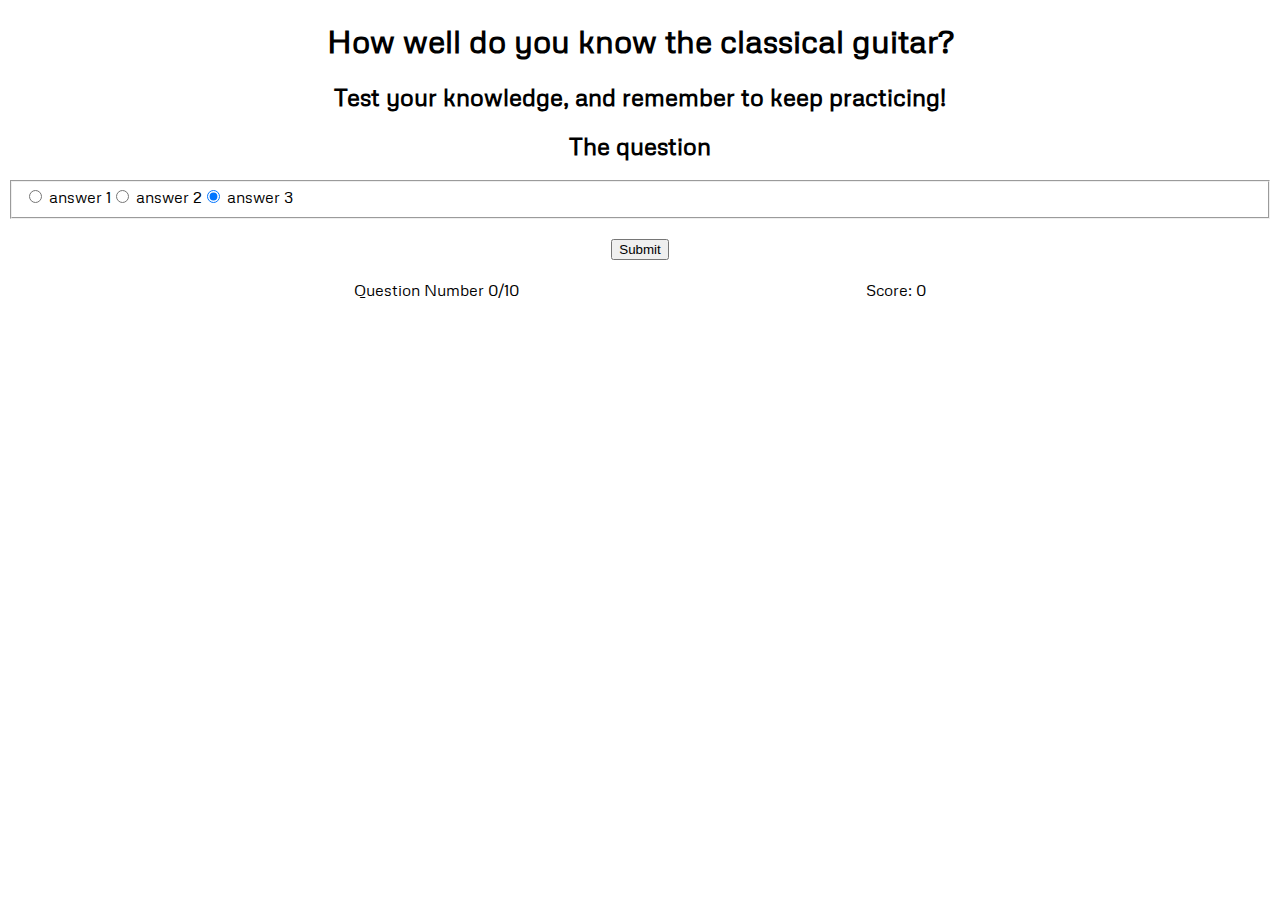
==== index.html @ f8da1e76 "updated html and css for grey wireframe" ====
<!DOCTYPE html>
<html lang="en">
  <head>
    <meta charset="utf-8">
    <meta name="viewport" content="width=device-width">
    <title>Classical Guitar Quiz App</title>
    <meta name="description" content="Test your knowledge about the world of classical guitar!">
    <link href="main.css" rel="stylesheet" type="text/css" />
    <link href="https://fonts.googleapis.com/css?family=Metrophobic" rel="stylesheet">
  </head>
  <body>
    <header role="banner">
            <h1>How well do you know the classical guitar?</h1>
            <h2>Test your knowledge, and remember to keep practicing!</h2>
    </header>
    <main role="main">
            <section id="question-page" role="main">
             <h2 id="question">The question</h2>
             
             <form>
               <fieldset class="quiz-form">
                 <label>
                   <input class="answer" type="radio" name="option" checked="">
                   <span>answer 1</span>
                 </label>

                 <label>
                    <input class="answer" type="radio" name="option" checked="">
                    <span>answer 2</span>
                </label>

                <label>
                    <input class="answer" type="radio" name="option" checked="">
                    <span>answer 3</span>
                </label>
                      
           
               </fieldset>  
               <button class='submit-button'>Submit</button>
         
             </form>
             </section>
             <section id="scorecard" role="status">
                    <div>Question Number 0/10</div>
                    <div>Score: 0</div>
                    </section>
            </main>
    <script src="https://ajax.googleapis.com/ajax/libs/jquery/3.2.1/jquery.min.js"></script>
    <script src="index.js"></script>
  </body>
</html>
---- main.css ----
* {
    box-sizing: border-box;
}

body {
    font-family: metrophobic;
}
header {
    text-align: center;
}

.quiz-form {
display: flex;
}

#question {
    text-align: center;
}

#scorecard {
    display: flex;
    justify-content: space-evenly;
}

.submit-button {
    display: flex;
    margin: 0 auto;
    margin-top: 20px;
    margin-bottom: 20px;

}
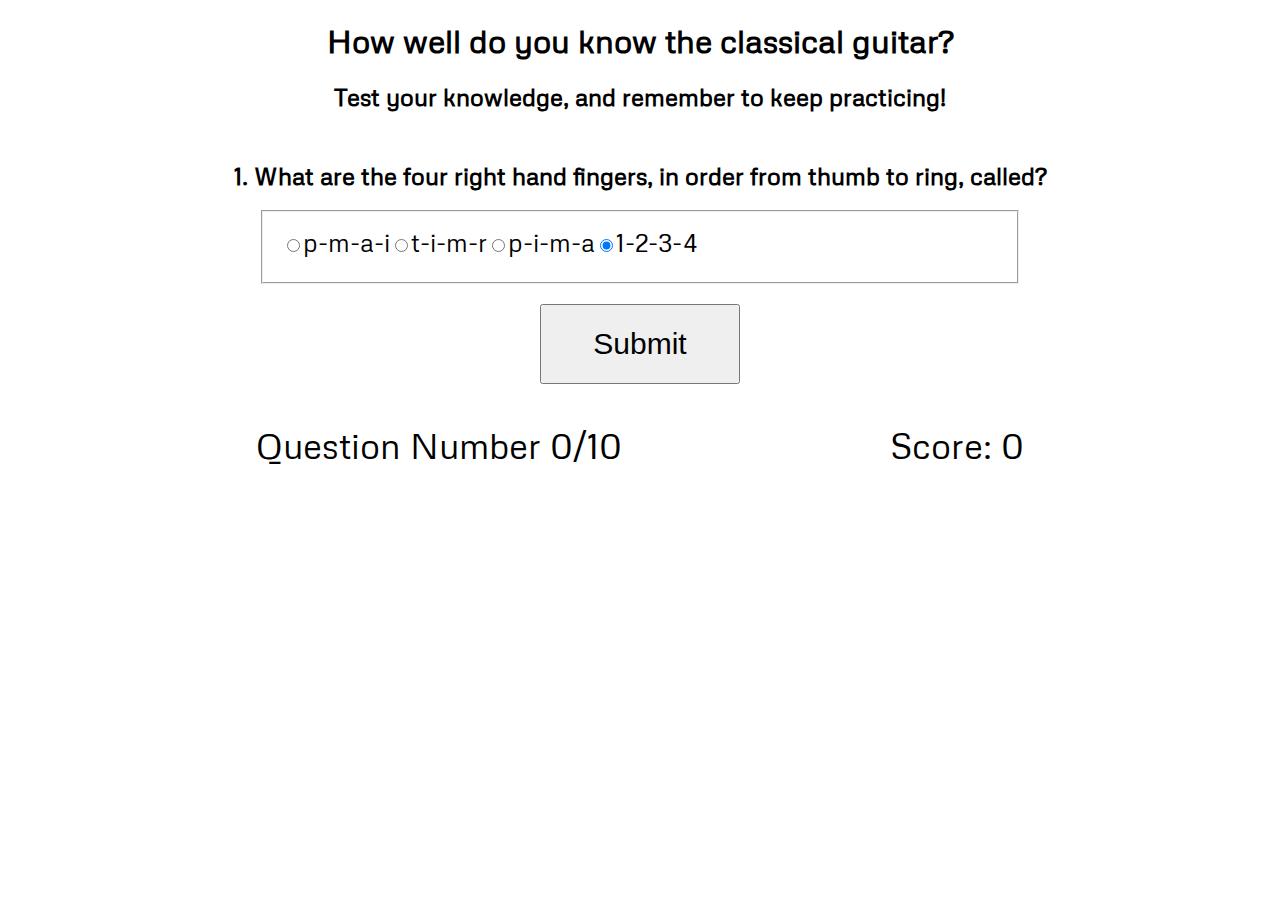
==== commit c61eff4d: "added data JS file and updated basic functionality" ====
--- a/index.html
+++ b/index.html
@@ -14,38 +14,21 @@
             <h2>Test your knowledge, and remember to keep practicing!</h2>
     </header>
     <main role="main">
-            <section id="question-page" role="main">
-             <h2 id="question">The question</h2>
-             
-             <form>
-               <fieldset class="quiz-form">
-                 <label>
-                   <input class="answer" type="radio" name="option" checked="">
-                   <span>answer 1</span>
-                 </label>
+      <section class="welcome-page">
+        <h2>Ready to take the quiz?</h2>
+        <button class="submit-button js-next-question">Let's get started!</button>
+      </section>
+      </main>
 
-                 <label>
-                    <input class="answer" type="radio" name="option" checked="">
-                    <span>answer 2</span>
-                </label>
-
-                <label>
-                    <input class="answer" type="radio" name="option" checked="">
-                    <span>answer 3</span>
-                </label>
-                      
-           
-               </fieldset>  
-               <button class='submit-button'>Submit</button>
-         
-             </form>
-             </section>
-             <section id="scorecard" role="status">
-                    <div>Question Number 0/10</div>
-                    <div>Score: 0</div>
-                    </section>
-            </main>
+      <footer id="scorecard" role="status">
+        <ul class="score">
+            <li>Question Number 0/10</li>
+            <li>Score: 0</li>
+        </ul>
+      </footer>
     <script src="https://ajax.googleapis.com/ajax/libs/jquery/3.2.1/jquery.min.js"></script>
+    <script src="data.js"></script>
     <script src="index.js"></script>
+    
   </body>
 </html>--- a/main.css
+++ b/main.css
@@ -7,19 +7,41 @@
 }
 header {
     text-align: center;
+    margin-bottom: 50px;
 }
 
-.quiz-form {
-display: flex;
-}
+@media only screen and (min-width: 768px) {
+    .quiz-form, .incorrect-answer, .correct-answer {
+        width: 60%;
+        margin: 0 auto;
+    }
+
+    .score li {
+        font-size: 35px;
+    }
+
+  }
+
+ @media only screen and (max-width: 768px) {
+    .quiz-form, .incorrect-answer, .correct-answer  {
+        width: 100%;
+        margin: 0 auto;
+        padding: 20px;
+    }
+
+    .score li {
+        font-size: 20px;
+    }
+  }
 
 #question {
     text-align: center;
 }
 
-#scorecard {
+.quiz-form {
     display: flex;
-    justify-content: space-evenly;
+    padding-top: 15px;
+    font-size: 25px;
 }
 
 .submit-button {
@@ -27,5 +49,35 @@
     margin: 0 auto;
     margin-top: 20px;
     margin-bottom: 20px;
+    height: 80px;
+    width: 200px;
+    align-items: center;
+    justify-content: center;
+    font-size: 30px;
+}
 
+.answer-template {
+    display: block;
+    height: 40px;
+}
+
+.score {
+    display: flex;
+    justify-content: space-evenly;
+    padding: 0;
+}
+
+.score li {
+    display: inline;
+    padding: 20px;
+}
+
+.correct-answer {
+    text-align: center;
+    background-color: lightseagreen;
+}
+
+.incorrect-answer {
+    text-align: center;
+    background-color: lightcoral;
 }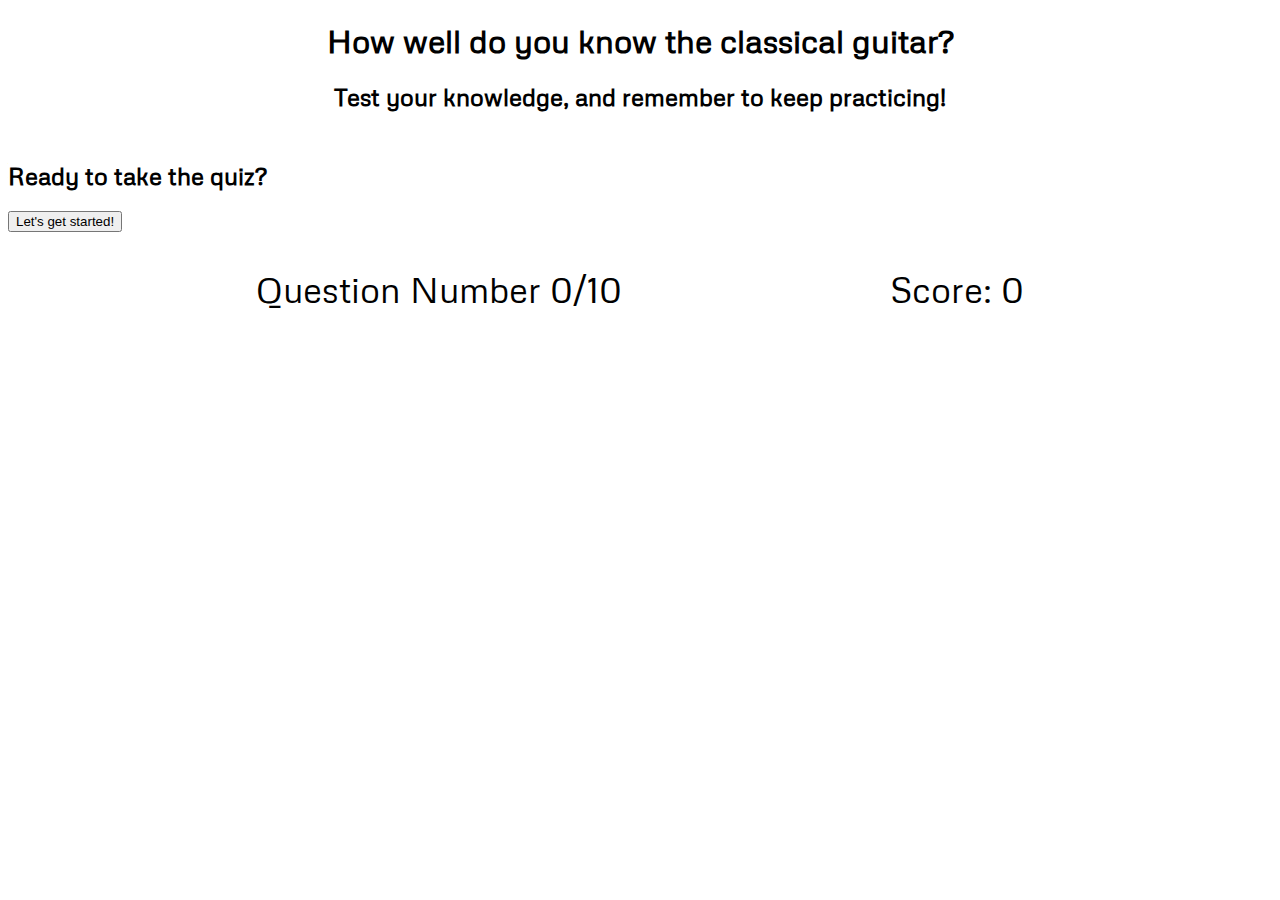
==== commit 1d2516cc: "added more JS functionality, working on Submit button" ====
--- a/index.html
+++ b/index.html
@@ -16,7 +16,7 @@
     <main role="main">
       <section class="welcome-page">
         <h2>Ready to take the quiz?</h2>
-        <button class="submit-button js-next-question">Let's get started!</button>
+        <button class="js-first-question">Let's get started!</button>
       </section>
       </main>
 
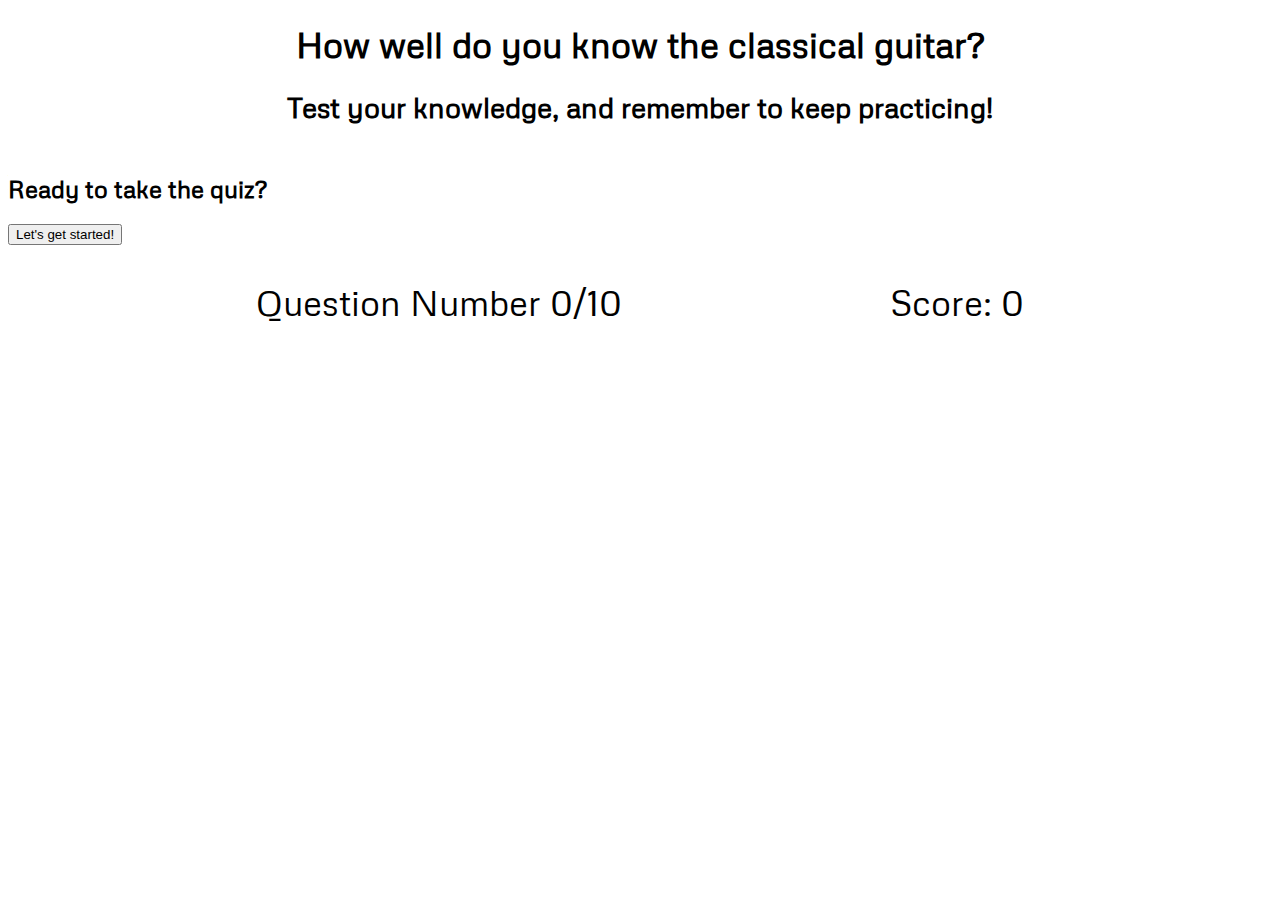
==== commit e6b0ec92: "JS functionality complete" ====
--- a/index.html
+++ b/index.html
@@ -22,8 +22,8 @@
 
       <footer id="scorecard" role="status">
         <ul class="score">
-            <li>Question Number 0/10</li>
-            <li>Score: 0</li>
+            <li>Question Number <span class="footer-question-number">0</span>/10</li>
+            <li>Score: <span class="footer-score">0</span></li>
         </ul>
       </footer>
     <script src="https://ajax.googleapis.com/ajax/libs/jquery/3.2.1/jquery.min.js"></script>
--- a/main.css
+++ b/main.css
@@ -10,12 +10,25 @@
     margin-bottom: 50px;
 }
 
+header h1 {
+    font-size: 35px;
+}
+
+header h2 {
+    font-size: 28px;
+}
+
+
+
 @media only screen and (min-width: 768px) {
     .quiz-form, .incorrect-answer, .correct-answer {
         width: 60%;
         margin: 0 auto;
     }
 
+    .answer-template {
+        font-size: 40px;
+    }
     .score li {
         font-size: 35px;
     }
@@ -23,10 +36,12 @@
   }
 
  @media only screen and (max-width: 768px) {
-    .quiz-form, .incorrect-answer, .correct-answer  {
-        width: 100%;
+     html {
+        width: fit-content;
+     }
+     
+    .quiz-form  {
         margin: 0 auto;
-        padding: 20px;
     }
 
     .score li {
@@ -58,7 +73,8 @@
 
 .answer-template {
     display: block;
-    height: 40px;
+    font-size: 30px;
+    margin-bottom: 20px;
 }
 
 .score {
@@ -75,9 +91,15 @@
 .correct-answer {
     text-align: center;
     background-color: lightseagreen;
+    font-size: 30px;
 }
 
 .incorrect-answer {
     text-align: center;
     background-color: lightcoral;
+    font-size: 30px;
+}
+
+.feedback-image-incorrect {
+    width: 80%;
 }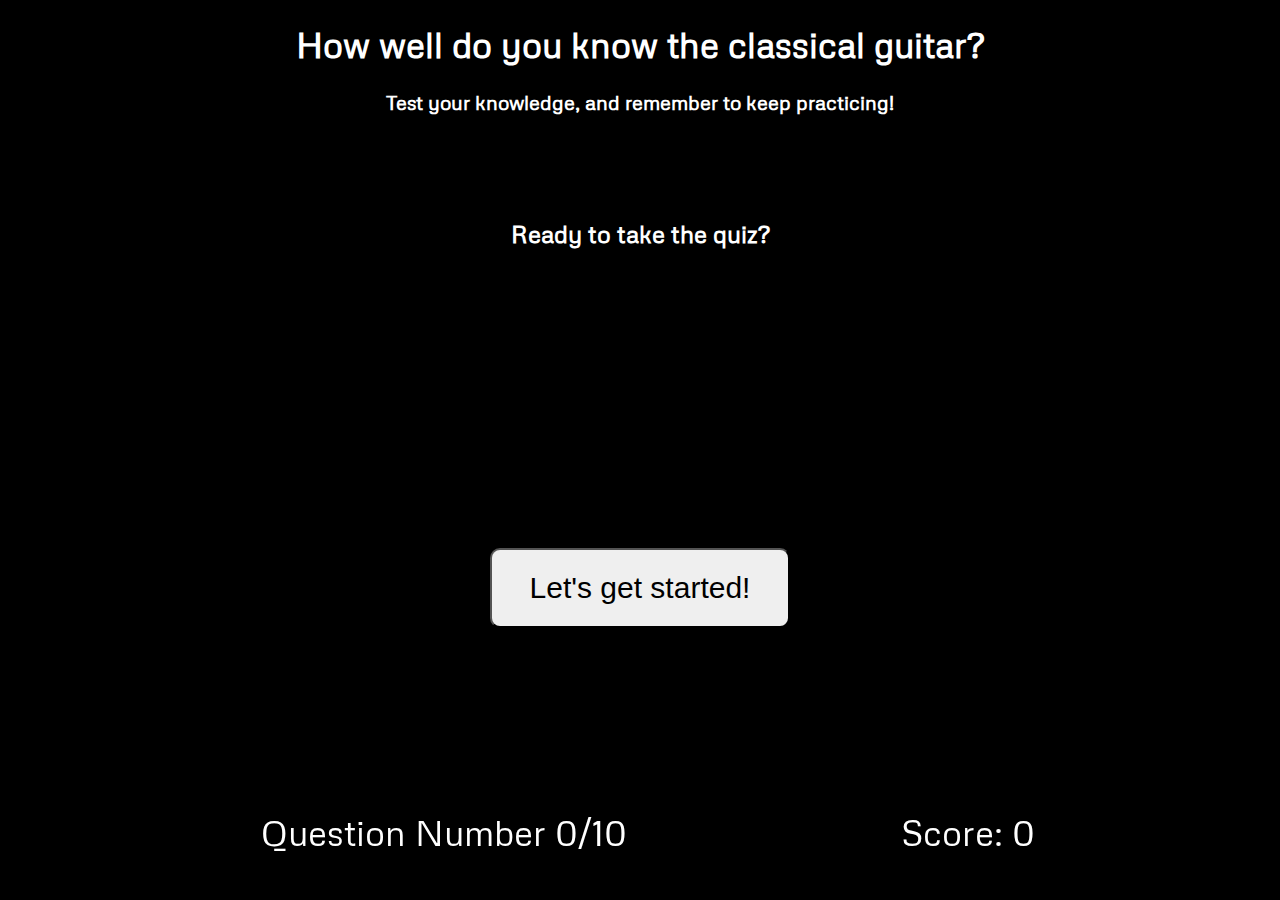
==== commit a83e6a99: "provided CSS, currently testing two CSS files" ====
--- a/index.html
+++ b/index.html
@@ -5,7 +5,7 @@
     <meta name="viewport" content="width=device-width">
     <title>Classical Guitar Quiz App</title>
     <meta name="description" content="Test your knowledge about the world of classical guitar!">
-    <link href="main.css" rel="stylesheet" type="text/css" />
+    <link href="MainAlt.css" rel="stylesheet" type="text/css" />
     <link href="https://fonts.googleapis.com/css?family=Metrophobic" rel="stylesheet">
   </head>
   <body>
@@ -16,7 +16,7 @@
     <main role="main">
       <section class="welcome-page">
         <h2>Ready to take the quiz?</h2>
-        <button class="js-first-question">Let's get started!</button>
+        <button class="first-question submit-button">Let's get started!</button>
       </section>
       </main>
 
--- a/MainAlt.css
+++ b/MainAlt.css
@@ -0,0 +1,166 @@
+* {
+    box-sizing: border-box;
+}
+
+body {
+    font-family: metrophobic;
+    background-image: url("https://github.com/hotdogmcgee/Thinkful-Quiz-App---Module-8.7-8/blob/master/images/Guitar%20for%20Background.jpg?raw=true");
+    background-size: cover;
+    background-repeat: no-repeat;
+    background-color: black;
+}
+
+header {
+    text-align: center;
+    margin-bottom: 70px;
+}
+
+main {
+    height: 500px;
+    display: flex;
+    align-items: center;
+    justify-content: center;
+}
+
+header h1 {
+    font-size: 35px;
+}
+
+header h2 {
+    font-size: 20px;
+}
+
+header h1, h2 {
+    color: white;
+    text-shadow: 2px 4px 4px black;
+    text-align: center;
+}
+
+
+
+@media only screen and (min-width: 768px) {
+    .quiz-form, .incorrect-answer, .correct-answer {
+        width: 60%;
+        margin: 0 auto;
+    }
+
+    body {
+        height: fit-content;
+    }
+    .answer-template {
+        font-size: 40px;
+    }
+    .score li {
+        font-size: 35px;
+    }
+
+    header {
+        margin-bottom: 100px;
+    }
+
+    .submit-button {
+        width: 100%;
+    }
+
+  }
+
+ @media only screen and (max-width: 768px) {
+     html {
+        width: fit-content;
+     }
+     
+    .quiz-form  {
+        margin: 0 auto;
+    }
+
+    .score li {
+        font-size: 20px;
+    }
+  }
+
+#question {
+    text-align: center;
+}
+
+#scorecard {
+    width: 100%;
+    bottom: 10px;
+    position: fixed;
+}
+
+.quiz-form {
+    display: flex;
+    padding-top: 15px;
+    font-size: 25px;
+    border: none;
+    background-color: rgba(0, 0, 0, 0.2);
+    border-radius: 10px;
+}
+
+.submit-button {
+    display: flex;
+    margin: 0 auto;
+    margin-top: 20px;
+    margin-bottom: 100px;
+    height: 80px;
+    width: 300px;
+    align-items: center;
+    justify-content: center;
+    font-size: 30px;
+    border-radius: 10px;
+}
+
+.answer-template {
+    display: block;
+    font-size: 30px;
+    margin-bottom: 20px;
+    color: white;
+    text-shadow: 2px 4px 4px black;
+}
+
+.answer-template span {
+    padding-left: 10px;
+}
+
+.score {
+    display: flex;
+    justify-content: space-evenly;
+    padding: 0;
+    color: white;
+    text-shadow: 2px 4px 4px black;
+    list-style: none;
+}
+
+.score li {
+    display: inline;
+    padding: 20px;
+}
+
+.correct-answer {
+    text-align: center;
+    font-size: 30px;
+}
+
+.incorrect-answer {
+    text-align: center;
+    font-size: 30px;
+}
+
+.incorrect-answer {
+    color: white;
+    text-shadow: 2px 4px 4px black;
+}
+
+.feedback-image-wrong {
+    width: 90%;
+    border-radius: 10px;
+}
+
+.feedback-image-correct {
+    border-radius: 10px;
+    height: 300px;
+}
+
+.first-question {
+    margin-top: 300px;
+}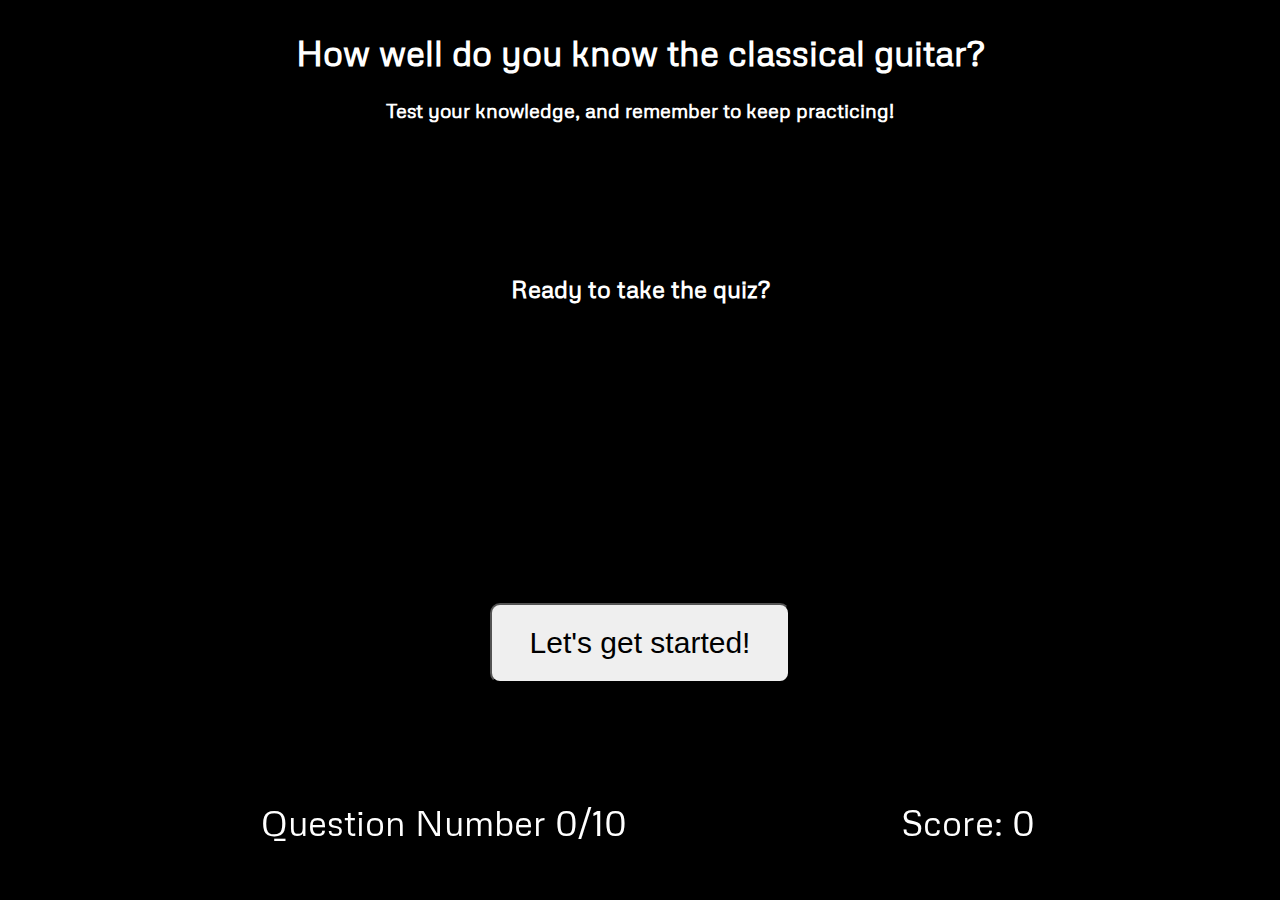
==== commit c6676c4d: "final changes made, needs to be checked by mentor before submission" ====
--- a/index.html
+++ b/index.html
@@ -5,7 +5,7 @@
     <meta name="viewport" content="width=device-width">
     <title>Classical Guitar Quiz App</title>
     <meta name="description" content="Test your knowledge about the world of classical guitar!">
-    <link href="MainAlt.css" rel="stylesheet" type="text/css" />
+    <link href="main.css" rel="stylesheet" type="text/css" />
     <link href="https://fonts.googleapis.com/css?family=Metrophobic" rel="stylesheet">
   </head>
   <body>
--- a/main.css
+++ b/main.css
@@ -0,0 +1,177 @@
+* {
+    box-sizing: border-box;
+}
+
+body {
+    font-family: metrophobic;
+    background-image: url("https://github.com/hotdogmcgee/Thinkful-Quiz-App---Module-8.7-8/blob/master/images/Guitar%20for%20Background.jpg?raw=true");
+    background-size: cover;
+    background-repeat: no-repeat;
+    background-color: black;
+    display: flex;
+    flex-direction: column;
+}
+
+header {
+    text-align: center;
+}
+
+header h1 {
+    font-size: 35px;
+}
+
+header h2 {
+    font-size: 20px;
+}
+
+header h1, h2 {
+    color: white;
+    text-shadow: 2px 4px 4px black;
+    text-align: center;
+}
+
+
+main p {
+    font-size: 25px;
+}
+
+
+
+@media only screen and (min-width: 768px) {
+    .quiz-form, .incorrect-answer, .correct-answer {
+        width: 60%;
+        margin: 0 auto;
+    }
+
+    body {
+        height: fit-content;
+    }
+    .answer-template {
+        font-size: 40px;
+    }
+
+    .score li {
+        font-size: 35px;
+    }
+
+    header {
+        margin-bottom: 100px;
+    }
+
+    .submit-button {
+        width: 100%;
+    }
+
+    main {
+        height: 500px;
+        display: flex;
+        align-items: center;
+        justify-content: center;
+    }
+
+  }
+
+ @media only screen and (max-width: 768px) {
+     html {
+        width: fit-content;
+     }
+     
+    .quiz-form  {
+        margin: 0 auto;
+    }
+
+    .score li {
+        font-size: 20px;
+    }
+
+  }
+
+#question {
+    text-align: center;
+}
+
+#scorecard {
+    position: fixed;
+    bottom: 20px;
+    width: 100%;
+}
+
+.quiz-form {
+    display: flex;
+    padding-top: 15px;
+    font-size: 25px;
+    border: none;
+    background-color: rgba(0, 0, 0, 0.2);
+    border-radius: 10px;
+}
+
+.submit-button {
+    display: flex;
+    margin: 0 auto;
+    margin-top: 20px;
+    margin-bottom: 40px;
+    height: 80px;
+    width: 300px;
+    align-items: center;
+    justify-content: center;
+    font-size: 30px;
+    border-radius: 10px;
+    cursor: pointer;
+}
+
+.answer-template {
+    display: block;
+    font-size: 25px;
+    margin-bottom: 20px;
+    color: white;
+    text-shadow: 2px 4px 4px black;
+}
+
+.answer-template span {
+    cursor: pointer;
+}
+
+.answer-template span {
+    padding-left: 10px;
+}
+
+.score {
+    display: flex;
+    justify-content: space-evenly;
+    padding: 0;
+    color: white;
+    text-shadow: 2px 4px 4px black;
+    list-style: none;
+}
+
+.score li {
+    display: inline;
+    padding: 20px;
+}
+
+.correct-answer {
+    text-align: center;
+}
+
+.incorrect-answer {
+    text-align: center;
+}
+
+.incorrect-answer {
+    color: white;
+    text-shadow: 2px 4px 4px black;
+}
+
+.feedback-image-wrong {
+    border-radius: 10px;
+    width: 90%;
+}
+
+.feedback-image-correct {
+    border-radius: 10px;
+    height: 300px;
+}
+
+.first-question {
+    margin-top: 300px;
+}